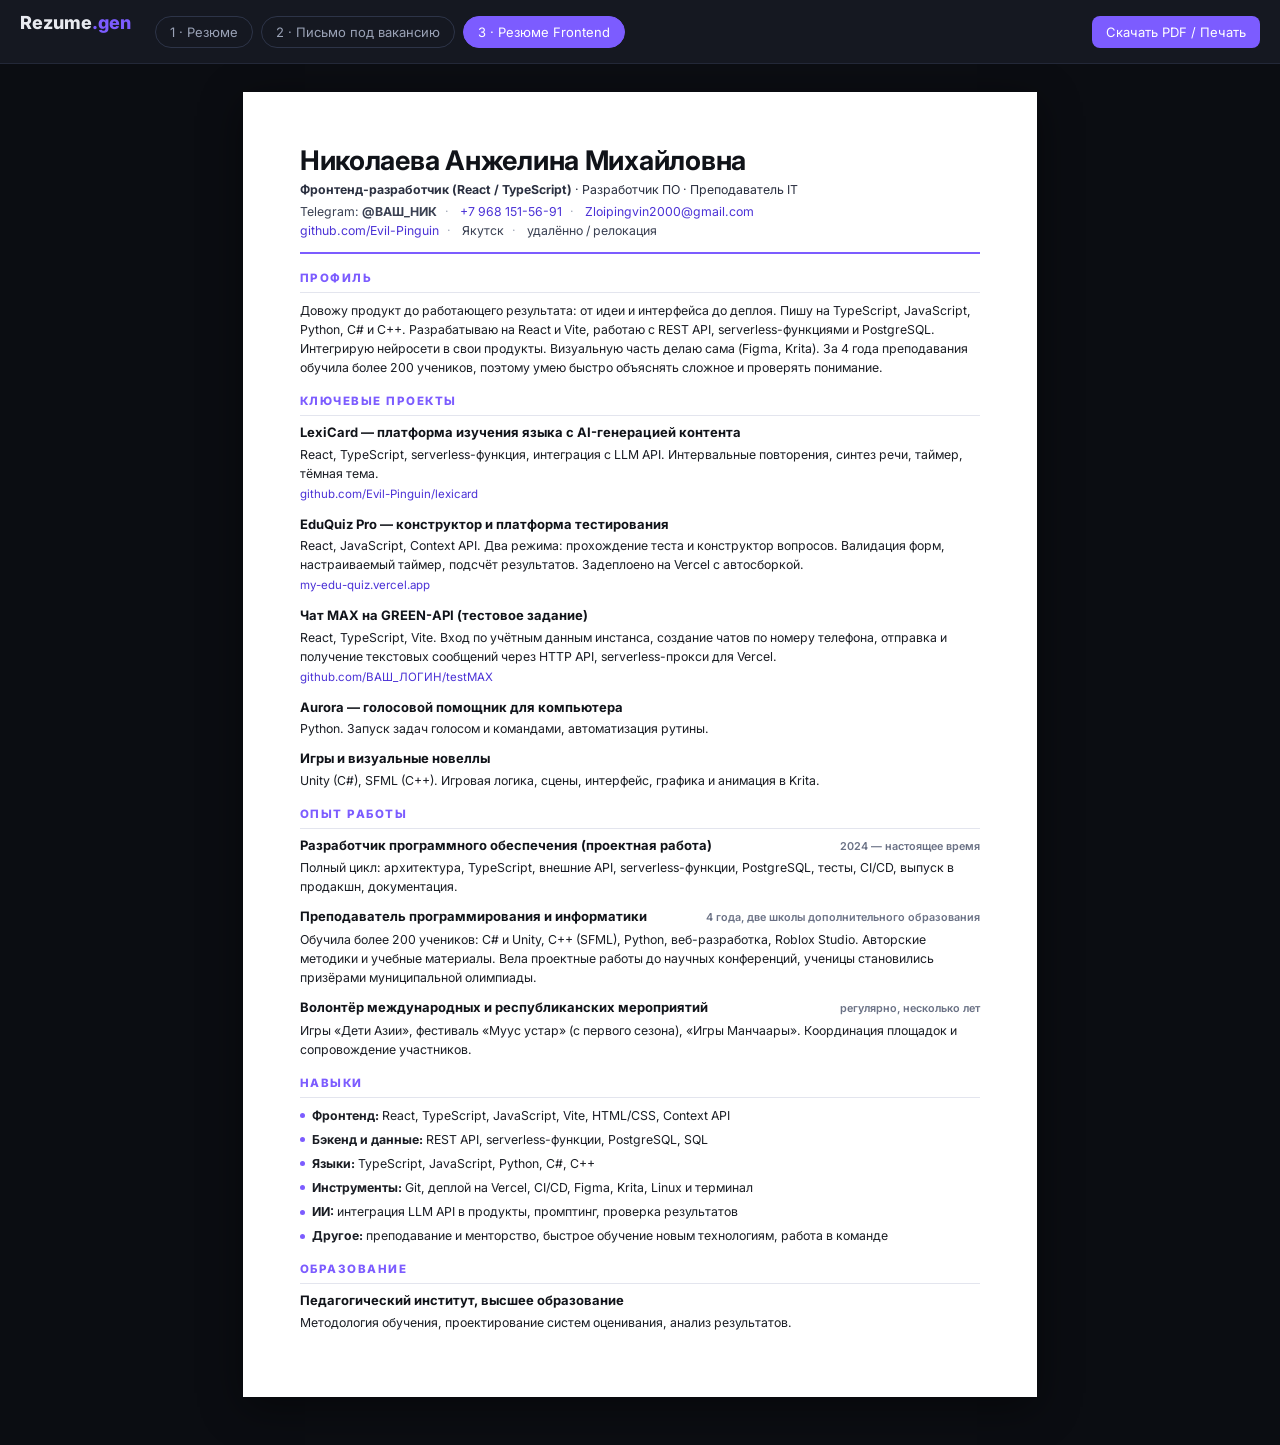
==== cv.html @ 61547a4c "Вкладка 3: Резюме Frontend (/cv) Co-authored-by: arena-agent <297053741+arena-agent@users.noreply.gi" ====
<!DOCTYPE html>
<html lang="ru">
<head>
<meta charset="UTF-8">
<meta name="viewport" content="width=device-width, initial-scale=1">
<title>Николаева Анжелина Михайловна — Фронтенд-разработчик</title>
<link rel="stylesheet" href="styles.css">
<link rel="stylesheet" href="letter.css">
<link rel="stylesheet" href="cv.css">
<link href="https://fonts.googleapis.com/css2?family=Inter:wght@300;400;600;800&display=swap" rel="stylesheet">
</head>
<body>
<nav class="topnav">
  <a href="/" class="brand">Rezume<span>.gen</span></a>
  <div class="tabs">
    <a href="/">1 · Резюме</a>
    <a href="/letter">2 · Письмо под вакансию</a>
    <a href="/cv" class="active">3 · Резюме Frontend</a>
  </div>
  <button type="button" class="cv-print" onclick="window.print()">Скачать PDF / Печать</button>
</nav>

<main class="cv-wrap">
<article class="cv">

  <header class="cv-head">
    <h1>Николаева Анжелина Михайловна</h1>
    <p class="cv-role"><strong>Фронтенд-разработчик (React / TypeScript)</strong> · Разработчик ПО · Преподаватель IT</p>
    <p class="cv-contacts">
      <span>Telegram: <strong>@ВАШ_НИК</strong></span>
      <span><a href="tel:+79681515691">+7 968 151-56-91</a></span>
      <span><a href="mailto:Zloipingvin2000@gmail.com">Zloipingvin2000@gmail.com</a></span><br>
      <span><a href="https://github.com/Evil-Pinguin">github.com/Evil-Pinguin</a></span>
      <span>Якутск</span>
      <span>удалённо / релокация</span>
    </p>
  </header>

  <section>
    <h2>Профиль</h2>
    <p>Довожу продукт до работающего результата: от идеи и интерфейса до деплоя. Пишу на TypeScript, JavaScript, Python, C# и C++. Разрабатываю на React и Vite, работаю с REST API, serverless-функциями и PostgreSQL. Интегрирую нейросети в свои продукты. Визуальную часть делаю сама (Figma, Krita). За 4 года преподавания обучила более 200 учеников, поэтому умею быстро объяснять сложное и проверять понимание.</p>
  </section>

  <section>
    <h2>Ключевые проекты</h2>

    <div class="entry">
      <h3>LexiCard — платформа изучения языка с AI-генерацией контента</h3>
      <p>React, TypeScript, serverless-функция, интеграция с LLM API. Интервальные повторения, синтез речи, таймер, тёмная тема.</p>
      <p class="link"><a href="https://github.com/Evil-Pinguin/lexicard">github.com/Evil-Pinguin/lexicard</a></p>
    </div>

    <div class="entry">
      <h3>EduQuiz Pro — конструктор и платформа тестирования</h3>
      <p>React, JavaScript, Context API. Два режима: прохождение теста и конструктор вопросов. Валидация форм, настраиваемый таймер, подсчёт результатов. Задеплоено на Vercel с автосборкой.</p>
      <p class="link"><a href="http://my-edu-quiz.vercel.app">my-edu-quiz.vercel.app</a></p>
    </div>

    <div class="entry">
      <h3>Чат MAX на GREEN-API (тестовое задание)</h3>
      <p>React, TypeScript, Vite. Вход по учётным данным инстанса, создание чатов по номеру телефона, отправка и получение текстовых сообщений через HTTP API, serverless-прокси для Vercel.</p>
      <p class="link">github.com/ВАШ_ЛОГИН/testMAX</p>
    </div>

    <div class="entry">
      <h3>Aurora — голосовой помощник для компьютера</h3>
      <p>Python. Запуск задач голосом и командами, автоматизация рутины.</p>
    </div>

    <div class="entry">
      <h3>Игры и визуальные новеллы</h3>
      <p>Unity (C#), SFML (C++). Игровая логика, сцены, интерфейс, графика и анимация в Krita.</p>
    </div>
  </section>

  <section>
    <h2>Опыт работы</h2>

    <div class="entry">
      <div class="erow"><h3>Разработчик программного обеспечения (проектная работа)</h3><span class="meta">2024 — настоящее время</span></div>
      <p>Полный цикл: архитектура, TypeScript, внешние API, serverless-функции, PostgreSQL, тесты, CI/CD, выпуск в продакшн, документация.</p>
    </div>

    <div class="entry">
      <div class="erow"><h3>Преподаватель программирования и информатики</h3><span class="meta">4 года, две школы дополнительного образования</span></div>
      <p>Обучила более 200 учеников: C# и Unity, C++ (SFML), Python, веб-разработка, Roblox Studio. Авторские методики и учебные материалы. Вела проектные работы до научных конференций, ученицы становились призёрами муниципальной олимпиады.</p>
    </div>

    <div class="entry">
      <div class="erow"><h3>Волонтёр международных и республиканских мероприятий</h3><span class="meta">регулярно, несколько лет</span></div>
      <p>Игры «Дети Азии», фестиваль «Муус устар» (с первого сезона), «Игры Манчаары». Координация площадок и сопровождение участников.</p>
    </div>
  </section>

  <section>
    <h2>Навыки</h2>
    <ul class="skills">
      <li><strong>Фронтенд:</strong> React, TypeScript, JavaScript, Vite, HTML/CSS, Context API</li>
      <li><strong>Бэкенд и данные:</strong> REST API, serverless-функции, PostgreSQL, SQL</li>
      <li><strong>Языки:</strong> TypeScript, JavaScript, Python, C#, C++</li>
      <li><strong>Инструменты:</strong> Git, деплой на Vercel, CI/CD, Figma, Krita, Linux и терминал</li>
      <li><strong>ИИ:</strong> интеграция LLM API в продукты, промптинг, проверка результатов</li>
      <li><strong>Другое:</strong> преподавание и менторство, быстрое обучение новым технологиям, работа в команде</li>
    </ul>
  </section>

  <section>
    <h2>Образование</h2>
    <div class="entry">
      <h3>Педагогический институт, высшее образование</h3>
      <p>Методология обучения, проектирование систем оценивания, анализ результатов.</p>
    </div>
  </section>

</article>
</main>
</body>
</html>
---- styles.css ----
*{box-sizing:border-box}
html,body{margin:0;height:100%;font-family:Inter,system-ui,sans-serif;background:#0f1115;color:#e8eaf0}
.app{display:grid;grid-template-columns:360px 1fr;height:100%}
.panel{overflow:auto;padding:20px;background:#151821;border-right:1px solid #232838}
.brand{font-size:24px;margin:0 0 18px;font-weight:800}
.brand span{color:#7c5cff}
.group{margin-bottom:22px}
.group h2{font-size:13px;text-transform:uppercase;letter-spacing:.08em;color:#8b93a7;display:flex;justify-content:space-between;align-items:center;margin:0 0 10px}
label{display:block;font-size:12px;color:#9aa2b6;margin-bottom:8px}
input,textarea,select{width:100%;margin-top:4px;padding:8px 10px;background:#0f1218;border:1px solid #262c3d;border-radius:8px;color:#e8eaf0;font:inherit;font-size:13px}
input:focus,textarea:focus{outline:none;border-color:#7c5cff}
button{cursor:pointer;font:inherit}
.themes{display:flex;flex-wrap:wrap;gap:6px}
.tbtn{padding:7px 11px;border-radius:999px;border:1px solid #2d3448;background:#0f1218;color:#c7cde0;font-size:12px}
.tbtn.active{background:#7c5cff;border-color:#7c5cff;color:#fff}
.add{width:24px;height:24px;border-radius:6px;border:1px solid #2d3448;background:#0f1218;color:#9aa2b6}
.list .item{border:1px solid #262c3d;border-radius:10px;padding:10px;margin-bottom:8px;position:relative;background:#11141c}
.item .del{position:absolute;top:6px;right:6px;border:none;background:none;color:#7b8299;font-size:16px}
.actions button{width:100%;padding:10px;margin-bottom:8px;border-radius:8px;border:1px solid #2d3448;background:#1b2030;color:#e8eaf0}
.actions button.danger{color:#ff7a7a}
.hint{font-size:11px;color:#6d7488}
.preview{overflow:auto;padding:28px;display:flex;justify-content:center;background:#0b0d12}
.paper{width:210mm;min-height:297mm;padding:12mm;background:#fff;color:#111}

/* ---------- общая разметка резюме ---------- */
.paper .head{display:flex;gap:18px;align-items:center;margin-bottom:18px}
.paper .avatar{width:96px;height:96px;object-fit:cover;border-radius:12px;flex:0 0 auto}
.paper h1{margin:0;font-size:30px}
.paper .role{margin:4px 0 0;font-size:15px;opacity:.75}
.paper .contacts{margin-top:8px;font-size:12px;display:flex;flex-wrap:wrap;gap:6px 14px;opacity:.85}
.paper section{margin-top:18px}
.paper h2{font-size:14px;text-transform:uppercase;letter-spacing:.1em;margin:0 0 10px}
.paper p{margin:0;font-size:13px;line-height:1.55}
.skill{margin-bottom:9px}
.skill .row{display:flex;justify-content:space-between;font-size:12px;margin-bottom:3px}
.bar{height:7px;border-radius:4px;background:#e6e6ee;overflow:hidden}
.bar i{display:block;height:100%;background:#333}
.entry{margin-bottom:12px}
.entry .t{font-size:14px;font-weight:600}
.entry .m{font-size:11px;opacity:.65;margin:2px 0 4px}
.entry .d{font-size:12.5px;line-height:1.5}
.tags{display:flex;flex-wrap:wrap;gap:5px;margin-top:5px}
.tags span{font-size:10.5px;padding:2px 7px;border-radius:999px;background:#eee}

/* ---------- НЕОН ---------- */
.theme-neon{background:#0a0713;color:#e9e6ff;font-family:Orbitron,Inter,sans-serif;
  box-shadow:0 0 60px rgba(124,92,255,.25) inset}
.theme-neon h1{color:#fff;text-shadow:0 0 12px #ff3df0,0 0 30px #ff3df0}
.theme-neon h2{color:#3df0ff;text-shadow:0 0 10px #3df0ff;border-bottom:1px solid rgba(61,240,255,.35);padding-bottom:5px}
.theme-neon .avatar{border:2px solid #ff3df0;box-shadow:0 0 18px #ff3df0}
.theme-neon .bar{background:rgba(255,255,255,.1)}
.theme-neon .bar i{background:linear-gradient(90deg,#3df0ff,#ff3df0);box-shadow:0 0 10px #ff3df0}
.theme-neon .tags span{background:rgba(61,240,255,.12);color:#3df0ff;border:1px solid rgba(61,240,255,.4)}

/* ---------- ПИКСЕЛИ ---------- */
.theme-pixel{background:#1b1030;color:#f4f4f4;font-family:'Press Start 2P',monospace;font-size:10px;
  image-rendering:pixelated;border:6px solid #f4d03f}
.theme-pixel h1{font-size:18px;color:#7bf542;text-shadow:3px 3px 0 #000;line-height:1.5}
.theme-pixel h2{font-size:11px;color:#f4d03f;text-shadow:2px 2px 0 #000}
.theme-pixel p,.theme-pixel .d,.theme-pixel .role,.theme-pixel .contacts{font-size:9px;line-height:1.9}
.theme-pixel .entry .t{font-size:10px}
.theme-pixel .entry .m{font-size:8px}
.theme-pixel .avatar{border-radius:0;border:4px solid #7bf542}
.theme-pixel .bar{height:12px;border-radius:0;background:#000;border:2px solid #f4f4f4}
.theme-pixel .bar i{background:repeating-linear-gradient(90deg,#7bf542 0 8px,#1b1030 8px 10px)}
.theme-pixel .skill .row{font-size:8px}
.theme-pixel .tags span{border-radius:0;background:#000;color:#7bf542;border:2px solid #7bf542;font-size:8px}

/* ---------- APPLE ---------- */
.theme-apple{background:#fbfbfd;color:#1d1d1f;font-family:Inter,-apple-system,sans-serif}
.theme-apple h1{font-weight:600;letter-spacing:-.02em;font-size:34px}
.theme-apple h2{font-weight:600;color:#6e6e73;letter-spacing:.06em;font-size:12px}
.theme-apple .avatar{border-radius:50%}
.theme-apple .bar{background:#e8e8ed;border-radius:99px}
.theme-apple .bar i{background:#0071e3;border-radius:99px}
.theme-apple .tags span{background:#f0f0f5;color:#1d1d1f}
.theme-apple section{border-top:1px solid #e5e5ea;padding-top:14px}

/* ---------- GEMINI ---------- */
.theme-gemini{background:#fff;color:#1f1f1f;font-family:Inter,sans-serif}
.theme-gemini h1{background:linear-gradient(90deg,#4285f4,#9b72cb,#d96570,#f2a60c);-webkit-background-clip:text;background-clip:text;color:transparent;font-weight:800}
.theme-gemini h2{color:#4285f4}
.theme-gemini .avatar{border-radius:50%;border:3px solid transparent;background:linear-gradient(135deg,#4285f4,#9b72cb,#d96570) border-box}
.theme-gemini section{background:#f8f9fc;border-radius:18px;padding:16px 18px;border:1px solid #eceef5}
.theme-gemini .bar{background:#e8eaf2;border-radius:99px}
.theme-gemini .bar i{background:linear-gradient(90deg,#4285f4,#9b72cb,#d96570);border-radius:99px}
.theme-gemini .tags span{background:linear-gradient(90deg,rgba(66,133,244,.12),rgba(217,101,112,.12));color:#4b4b4b}

/* ---------- ОБЫЧНЫЙ ---------- */
.theme-plain{background:#fff;color:#000;font-family:'Times New Roman',Georgia,serif}
.theme-plain h1{font-size:26px;font-weight:700}
.theme-plain h2{border-bottom:1px solid #000;padding-bottom:3px;letter-spacing:.04em}
.theme-plain .avatar{border-radius:2px;border:1px solid #999}
.theme-plain .bar{background:#ddd;border-radius:0;height:6px}
.theme-plain .bar i{background:#000}
.theme-plain .tags span{background:none;border:1px solid #999;border-radius:2px}

@media print{
  body{background:#fff}
  .panel{display:none}
  .app{grid-template-columns:1fr}
  .preview{padding:0;overflow:visible}
  .paper{width:auto;min-height:auto;box-shadow:none;-webkit-print-color-adjust:exact;print-color-adjust:exact}
}
@page{size:A4;margin:0}
@media print{.paper{min-height:0!important;height:auto!important}}


/* ================= КАНОНИЧНАЯ СТРУКТУРА РЕЗЮМЕ ================= */
.paper .head{display:flex;gap:20px;align-items:center;margin-bottom:14px}
.paper .htext{flex:1}
.paper h1{margin:0;font-size:29px;line-height:1.15;letter-spacing:-.01em}
.paper .role{margin:5px 0 0;font-size:14.5px;font-weight:600;opacity:.8}
.paper .contacts{margin-top:9px;font-size:11.5px;display:flex;flex-wrap:wrap;gap:4px 8px;align-items:center;opacity:.9}
.paper .contacts em{opacity:.4;font-style:normal}
.paper .rule{height:2px;background:currentColor;opacity:.18;margin:0 0 16px}
.paper section{margin-top:15px}
.paper .s-about{margin-top:0}
.paper h2{font-size:11.5px;text-transform:uppercase;letter-spacing:.13em;margin:0 0 9px;font-weight:700}
.paper p{margin:0;font-size:12.3px;line-height:1.6;text-align:justify;hyphens:auto}
.cols2{display:grid;grid-template-columns:1fr 210px;gap:0 24px;margin-top:6px}
.colside{border-left:1px solid rgba(128,128,128,.25);padding-left:20px}
.bullets{margin:0;padding-left:15px}
.bullets li{font-size:12.2px;line-height:1.55;margin-bottom:6px}
.entry{margin-bottom:13px;break-inside:avoid}
.entry .erow{display:flex;justify-content:space-between;align-items:baseline;gap:10px}
.entry .t{font-size:13px;font-weight:700;line-height:1.3}
.entry .m{font-size:10.5px;opacity:.65;white-space:nowrap;font-weight:600}
.entry .m.link{white-space:normal;text-align:right}
.entry .d{font-size:12.1px;line-height:1.55;margin-top:3px;text-align:justify;hyphens:auto}
.skill{margin-bottom:8px}
.skill .row{display:flex;justify-content:space-between;gap:6px;font-size:10.8px;margin-bottom:3px;line-height:1.25}
.skill .row b{font-weight:600}
.bar{height:5px}
.cline{font-size:10.8px;margin-bottom:6px;line-height:1.35}
.cline .ck{display:block;opacity:.55;font-size:9.5px;text-transform:uppercase;letter-spacing:.06em}
.cline .cv{word-break:break-word}
.tags span{font-size:10px}

/* ================= ТЕМА: ДЕЛОВОЙ (каноничное резюме) ================= */
.theme-pro{background:#fff;color:#1a1d24;font-family:Inter,'Helvetica Neue',Arial,sans-serif}
.theme-pro h1{font-weight:800;color:#0f1b2d}
.theme-pro .role{color:#1f4e79;font-weight:600}
.theme-pro .rule{background:#0f1b2d;opacity:1;height:2.5px}
.theme-pro h2{color:#1f4e79;border-bottom:1px solid #d6dce5;padding-bottom:4px}
.theme-pro .avatar{border-radius:4px;width:88px;height:88px;border:1px solid #d6dce5}
.theme-pro .bar{background:#e7ebf1;border-radius:2px}
.theme-pro .bar i{background:#1f4e79;border-radius:2px}
.theme-pro .tags span{background:#eef2f7;color:#1f4e79;border-radius:3px;font-weight:600}
.theme-pro .bullets li::marker{color:#1f4e79}
.theme-pro .entry .m{color:#5a6574}
.theme-pro .colside{border-left:1px solid #d6dce5}

/* адаптация прочих тем к 2 колонкам */
.theme-neon .colside,.theme-pixel .colside{border-left-color:rgba(255,255,255,.2)}
.theme-pixel .cols2{grid-template-columns:1fr 200px}
.theme-pixel .bullets li,.theme-pixel .entry .d,.theme-pixel .cline{font-size:8px;line-height:1.85}
.theme-pixel p{text-align:left}
.theme-gemini .cols2{gap:0 18px}
.theme-gemini .colside{border-left:none}
.theme-gemini section{margin-top:12px}

/* ================= АДАПТИВ ИНТЕРФЕЙСА ================= */
.burger{display:none;position:fixed;top:12px;left:12px;z-index:50;width:44px;height:44px;border-radius:12px;
  border:1px solid #2d3448;background:#1b2030;color:#e8eaf0;font-size:19px}
@media (max-width:1100px){
  .paper{transform-origin:top center}
}
@media (max-width:860px){
  .burger{display:block}
  .app{grid-template-columns:1fr}
  .panel{position:fixed;inset:0 auto 0 0;width:min(88vw,340px);z-index:40;transform:translateX(-102%);
    transition:transform .25s ease;box-shadow:0 0 40px rgba(0,0,0,.5)}
  .panel.open{transform:none}
  .preview{padding:64px 10px 24px}
  .paper{width:100%;max-width:210mm;min-height:auto;padding:22px 18px}
  .cols2{grid-template-columns:1fr;gap:0}
  .colside{border-left:none;padding-left:0;border-top:1px solid rgba(128,128,128,.25);padding-top:14px;margin-top:8px}
  .paper h1{font-size:24px}
  .entry .erow{flex-direction:column;gap:1px}
  .entry .m{white-space:normal}
  .entry .m.link{text-align:left}
}
@media (max-width:480px){
  .paper{padding:18px 14px}
  .paper h1{font-size:21px}
  .paper p,.entry .d,.bullets li{text-align:left}
}

/* ================= ПЕЧАТЬ ================= */
@media print{
  .burger{display:none!important}
  .panel{display:none!important}
  /* стекло: backdrop-filter не печатается — заменяем на плотную заливку */
  .theme-glass section{backdrop-filter:none!important;-webkit-backdrop-filter:none!important;
    background:linear-gradient(140deg,rgba(255,255,255,.88),rgba(240,249,255,.72))!important;
    box-shadow:0 2px 8px rgba(13,59,102,.10)!important}
  .theme-glass{background:transparent!important}
  .theme-pro,.theme-apple,.theme-gemini,.theme-plain,.theme-neon,.theme-pixel{background:transparent!important}
  .paper{width:210mm;min-height:0;padding:12mm;box-shadow:none;background:transparent!important}
  .cols2{grid-template-columns:1fr 200px!important}
  .colside{border-left:1px solid #d6dce5!important;padding-left:18px!important;border-top:none!important;margin-top:0!important}
  .entry,.skill,.bullets li,.pitch,.head{break-inside:avoid;page-break-inside:avoid}
  section{break-inside:auto!important;page-break-inside:auto!important}
  .cols2{break-inside:auto!important}
}

.photorow{display:flex;gap:6px;margin:6px 0}
.photorow button{flex:1;padding:8px;border-radius:8px;border:1px solid #2d3448;background:#1b2030;color:#e8eaf0;font-size:12px}
.photorow button#btn-photo-del{flex:0 0 34px;color:#ff7a7a}


/* ============ АВТОПОДГОНКА: все размеры через --fit ============ */
.paper{--fit:1}
.paper h1{font-size:calc(29px * var(--fit))}
.paper .role{font-size:calc(14.5px * var(--fit))}
.paper .contacts{font-size:calc(11.5px * var(--fit))}
.paper h2{font-size:calc(11.5px * var(--fit));margin-bottom:calc(9px * var(--fit))}
.paper p{font-size:calc(12.3px * var(--fit));line-height:1.55}
.paper section{margin-top:calc(15px * var(--fit))}
.bullets li{font-size:calc(12.2px * var(--fit));margin-bottom:calc(6px * var(--fit));line-height:1.5}
.entry{margin-bottom:calc(13px * var(--fit))}
.entry .t{font-size:calc(13px * var(--fit))}
.entry .m{font-size:calc(10.5px * var(--fit))}
.entry .d{font-size:calc(12.1px * var(--fit));line-height:1.5}
.skill{margin-bottom:calc(8px * var(--fit))}
.skill .row{font-size:calc(10.8px * var(--fit))}
.cline{font-size:calc(10.8px * var(--fit));margin-bottom:calc(6px * var(--fit))}
.cline .ck{font-size:calc(9.5px * var(--fit))}
.tags span{font-size:calc(10px * var(--fit))}
.paper .head{margin-bottom:calc(14px * var(--fit))}
.paper .rule{margin-bottom:calc(16px * var(--fit))}

/* ============ ЖИРНЫЕ АКЦЕНТЫ ============ */
.paper strong{font-weight:700}
.theme-pro strong{color:#0f1b2d;font-weight:700}
.theme-pro .bullets strong{color:#1f4e79}
.theme-neon strong{color:#3df0ff;text-shadow:0 0 6px rgba(61,240,255,.6)}
.theme-pixel strong{color:#7bf542}
.theme-gemini strong{color:#4285f4}
.theme-apple strong{color:#0071e3}

/* навыки: название жирным, топ-навыки заметнее */
.skill .row b{font-weight:700}
.theme-pro .skill .row b{color:#0f1b2d}
.theme-pro .skill .row span{font-weight:700;color:#1f4e79}
.entry .t{font-weight:700}

/* ============ КОНТРОЛЬ РАЗРЫВОВ СТРАНИЦ ============ */
.entry,.skill,.bullets li,.pitch,.head{break-inside:avoid;page-break-inside:avoid}
.colmain section,.colside section{break-inside:auto;page-break-inside:auto}
.paper h2{break-after:avoid;page-break-after:avoid}
.cols2{break-inside:auto}


/* ================= ХОББИ ================= */
.hobbies{display:flex;flex-wrap:wrap;gap:calc(5px * var(--fit))}
.hobbies span{font-size:calc(10px * var(--fit));padding:calc(3px * var(--fit)) calc(8px * var(--fit));
  border-radius:999px;background:#eef2f7;color:#1f4e79;font-weight:600;line-height:1.35}
.theme-pro .hobbies span{background:#eef2f7;color:#1f4e79;border:1px solid #dbe3ec}
.theme-neon .hobbies span{background:rgba(255,61,240,.12);color:#ff3df0;border:1px solid rgba(255,61,240,.4)}
.theme-pixel .hobbies span{border-radius:0;background:#000;color:#f4d03f;border:2px solid #f4d03f}
.theme-apple .hobbies span{background:#f0f0f5;color:#1d1d1f;border:none}
.theme-gemini .hobbies span{background:linear-gradient(90deg,rgba(66,133,244,.14),rgba(217,101,112,.14));color:#3c4043}
.theme-plain .hobbies span{background:none;border:1px solid #999;border-radius:2px;color:#000}

/* ================= ТЕМА: ЖИДКОЕ СТЕКЛО ================= */
.theme-glass{
  color:#0d2b45;
  font-family:Inter,-apple-system,'SF Pro Display',sans-serif;
  background:
    linear-gradient(160deg,#f2fbff 0%,#e9f3ff 30%,#eef1ff 62%,#e8f6fd 100%),
    linear-gradient(28deg, rgba(120,190,255,.22), rgba(150,170,255,.12) 55%, rgba(90,220,235,.18));
  position:relative;
}
/* декоративный блик убран: в PDF он проявлялся видимым кругом */
.theme-glass > *{position:relative;z-index:1}

.theme-glass h1{
  font-weight:800;letter-spacing:-.02em;
  background:linear-gradient(100deg,#0a84ff 0%,#22c8f0 42%,#5e8bff 72%,#7a5cff 100%);
  -webkit-background-clip:text;background-clip:text;color:transparent;
  filter:drop-shadow(0 2px 10px rgba(10,132,255,.22));
}
.theme-glass .role{
  font-weight:700;
  background:linear-gradient(90deg,#0a84ff,#22c8f0 70%);
  -webkit-background-clip:text;background-clip:text;color:transparent;
}
.theme-glass .contacts{color:#3a5f80}
.theme-glass .contacts em{color:#9dc0dc}
.theme-glass .rule{
  height:1.5px;opacity:1;border-radius:2px;
  background:linear-gradient(90deg,rgba(10,132,255,.85),rgba(34,200,240,.6) 45%,rgba(122,92,255,.15) 100%);
}
.theme-glass h2{
  font-weight:700;letter-spacing:.12em;border-bottom:none;padding-bottom:0;
  background:linear-gradient(90deg,#0a84ff,#22c8f0);
  -webkit-background-clip:text;background-clip:text;color:transparent;
}
.theme-glass p,.theme-glass .entry .d,.theme-glass .bullets li{color:#1b3d5c}
.theme-glass strong{
  font-weight:700;
  background:linear-gradient(90deg,#0a6fe0,#1aa8d8);
  -webkit-background-clip:text;background-clip:text;color:transparent;
}
.theme-glass .entry .t{color:#0d2b45;font-weight:700}
.theme-glass .entry .m{color:#5b7f9e;font-weight:600}
.theme-glass .bullets li::marker{color:#0a84ff}

/* стеклянные панели */
.theme-glass section{
  background:linear-gradient(140deg,rgba(255,255,255,.72),rgba(255,255,255,.42));
  border:1px solid rgba(255,255,255,.85);
  border-radius:16px;
  padding:calc(13px * var(--fit)) calc(15px * var(--fit));
  box-shadow:0 6px 22px rgba(13,59,102,.10), inset 0 1px 0 rgba(255,255,255,.95);
  backdrop-filter:blur(16px) saturate(170%);
  -webkit-backdrop-filter:blur(16px) saturate(170%);
  margin-top:calc(11px * var(--fit));
}
.theme-glass .s-about{margin-top:0}
.theme-glass .colside{border-left:none;padding-left:calc(14px * var(--fit))}
.theme-glass .cols2{gap:0 14px}
.theme-glass .avatar{
  border-radius:20px;border:2px solid rgba(255,255,255,.9);
  box-shadow:0 8px 26px rgba(10,132,255,.28);
}
.theme-glass .bar{
  background:rgba(180,215,240,.45);border-radius:99px;overflow:hidden;
  box-shadow:inset 0 1px 2px rgba(13,59,102,.12);
}
.theme-glass .bar i{
  background:linear-gradient(90deg,#0a84ff,#22c8f0 60%,#7ad9ff);
  border-radius:99px;box-shadow:0 0 8px rgba(34,200,240,.55);
}
.theme-glass .skill .row b{color:#0d2b45}
.theme-glass .skill .row span{
  font-weight:700;
  background:linear-gradient(90deg,#0a84ff,#22c8f0);
  -webkit-background-clip:text;background-clip:text;color:transparent;
}
.theme-glass .tags span,.theme-glass .hobbies span{
  background:linear-gradient(140deg,rgba(255,255,255,.85),rgba(225,243,255,.6));
  border:1px solid rgba(255,255,255,.9);
  color:#0a6fe0;font-weight:600;border-radius:999px;
  box-shadow:0 2px 8px rgba(13,59,102,.08);
}
.theme-glass .cline .ck{color:#7ba3c4}
.theme-glass .cline .cv{color:#0d2b45;font-weight:600}


/* ================= ВЫРАВНИВАНИЕ ШАПКИ ПО ЦЕНТРУ ================= */
.paper .head{flex-direction:column;align-items:center;text-align:center;gap:calc(10px * var(--fit))}
.paper .htext{flex:none;width:100%}
.paper .contacts{justify-content:center}
.paper .head .avatar{margin:0 auto}
.paper .s-about{text-align:center}
.paper .s-about p{text-align:center;max-width:92%;margin:0 auto}
.paper .s-about h2,.paper .s-hobby h2{text-align:center}
.paper .hobbies{justify-content:center}
.colside .s-contacts h2,.colside .s-hobby h2{text-align:center}
.cline{text-align:center}
.colside section h2{text-align:center}


/* основной текст по ширине, шапка по центру */
.paper .s-about p{text-align:justify;max-width:94%;margin:0 auto;hyphens:auto}
.bullets li{text-align:justify;hyphens:auto}
.paper{hyphenate-limit-chars:7 3 3}
@media (max-width:480px){
  .paper p,.entry .d,.bullets li,.paper .s-about p{text-align:left}
}

/* ================= БЛОК "ПОЧЕМУ Я" ================= */
.s-pitch{margin-top:calc(12px * var(--fit))}
.pitch{display:grid;grid-template-columns:repeat(4,1fr);gap:calc(8px * var(--fit));text-align:center}
.pitch .pi{padding:calc(8px * var(--fit)) calc(6px * var(--fit));border-radius:10px;background:#f4f7fb;border:1px solid #e2e9f2}
.pitch .pv{font-size:calc(19px * var(--fit));font-weight:800;line-height:1.1;color:#1f4e79}
.pitch .pl{font-size:calc(9px * var(--fit));line-height:1.3;margin-top:calc(3px * var(--fit));opacity:.78;font-weight:600}
.theme-glass .pitch .pi{background:linear-gradient(140deg,rgba(255,255,255,.8),rgba(228,244,255,.55));
  border:1px solid rgba(255,255,255,.9);box-shadow:0 3px 12px rgba(13,59,102,.08)}
.theme-glass .pitch .pv{background:linear-gradient(90deg,#0a84ff,#22c8f0);-webkit-background-clip:text;background-clip:text;color:transparent}
.theme-neon .pitch .pi{background:rgba(61,240,255,.08);border:1px solid rgba(61,240,255,.35)}
.theme-neon .pitch .pv{color:#3df0ff;text-shadow:0 0 10px #3df0ff}
.theme-pixel .pitch .pi{background:#000;border:2px solid #7bf542;border-radius:0}
.theme-pixel .pitch .pv{color:#7bf542;font-size:calc(11px * var(--fit))}
.theme-pixel .pitch .pl{font-size:calc(7px * var(--fit))}
.theme-apple .pitch .pi{background:#f5f5f7;border:none}
.theme-apple .pitch .pv{color:#0071e3}
.theme-gemini .pitch .pi{background:#fff;border:1px solid #e8eaf2}
.theme-gemini .pitch .pv{background:linear-gradient(90deg,#4285f4,#9b72cb);-webkit-background-clip:text;background-clip:text;color:transparent}
.theme-plain .pitch .pi{background:none;border:1px solid #999;border-radius:2px}
.theme-plain .pitch .pv{color:#000}


/* ================= ФОТО СПРАВА, ШАПКА В СТРОКУ ================= */
.paper .head{flex-direction:row-reverse;align-items:center;text-align:left;
  justify-content:space-between;gap:calc(18px * var(--fit))}
.paper .htext{flex:1;width:auto}
.paper .contacts{justify-content:flex-start}
.paper .head .avatar{margin:0;flex:0 0 auto}
.paper .s-about{text-align:left}
.paper .s-about p{text-align:justify;max-width:100%;margin:0}
.paper .s-about h2{text-align:left}
.paper .s-hobby h2{text-align:left}
.paper .hobbies{justify-content:flex-start}
.colside .s-contacts h2,.colside .s-hobby h2,.colside section h2{text-align:left}
.cline{text-align:left}

/* ================= БАЛАНС КОЛОНОК ================= */
.cols2{grid-template-columns:1fr 238px;gap:0 22px}
.colmain>section:first-child{margin-top:0}
.colside>section:first-child{margin-top:0}

/* воздух, чтобы глаз цеплялся */
.colmain .entry{padding-bottom:calc(4px * var(--fit));
  border-bottom:1px solid rgba(128,128,128,.14)}
.colmain .entry:last-child{border-bottom:none}
.colmain h2{margin-top:0}
.bullets li{margin-bottom:calc(7px * var(--fit))}
.entry .t{line-height:1.25}
.entry .tags{margin-top:calc(4px * var(--fit))}

/* лид-строка описания заметнее */
.theme-pro .colmain .entry{border-bottom:1px solid #eaeff5}
.theme-glass .colmain .entry{border-bottom:1px solid rgba(120,175,220,.22)}


/* ============ ЖИДКОЕ СТЕКЛО: ЧИТАЕМОЕ ИМЯ ============ */
.theme-glass h1{
  background:linear-gradient(100deg,#00408f 0%,#0a6fd8 40%,#0f8fc4 72%,#155fb8 100%);
  -webkit-background-clip:text;background-clip:text;color:transparent;
  filter:drop-shadow(0 1px 1px rgba(255,255,255,.9));
  font-weight:800;
}
.theme-glass .role{
  background:linear-gradient(90deg,#00509e,#0b7fae 75%);
  -webkit-background-clip:text;background-clip:text;color:transparent;font-weight:700;
}
.theme-glass h2{
  background:linear-gradient(90deg,#004a94,#0b7cae);
  -webkit-background-clip:text;background-clip:text;color:transparent;
}
.theme-glass strong{
  background:linear-gradient(90deg,#00458f,#0a72b8);
  -webkit-background-clip:text;background-clip:text;color:transparent;font-weight:700;
}
.theme-glass .skill .row span{
  background:linear-gradient(90deg,#00509e,#0b7fae);
  -webkit-background-clip:text;background-clip:text;color:transparent;
}
.theme-glass .pitch .pv{
  background:linear-gradient(90deg,#00458f,#0b7cae);
  -webkit-background-clip:text;background-clip:text;color:transparent;
}
/* приглушаем подложку под шапкой, чтобы имя не сливалось */
.theme-glass .head{
  background:linear-gradient(140deg,rgba(255,255,255,.80),rgba(255,255,255,.45));
  border:1px solid rgba(255,255,255,.9);
  border-radius:18px;
  padding:calc(12px * var(--fit)) calc(16px * var(--fit));
  box-shadow:0 6px 22px rgba(13,59,102,.10), inset 0 1px 0 rgba(255,255,255,.95);
  backdrop-filter:blur(14px) saturate(160%);
  -webkit-backdrop-filter:blur(14px) saturate(160%);
}




/* ============ ПЕЧАТЬ: ФОН + ЕСТЕСТВЕННЫЙ ПОТОК ============ */
@media print{
  html,body{height:auto!important}
  .preview{background:transparent!important;padding:0!important;display:block!important}
  .app{display:block!important}

  /* декоративные блики убираем: в PDF они дают видимый круг */
  .paper::before,.theme-glass::before{display:none!important;content:none!important}

  /* фон рисуем на html: он покрывает КАЖДУЮ страницу целиком, без швов */
  body{background:transparent!important}
  .paper{background:transparent!important}

  /* GRID при печати режется браузером как картинка -> переводим в обычный поток.
     Тогда блоки переносятся целиком и ничего не обрезается. */
  .cols2{display:block!important}
  .colmain,.colside{display:block!important;width:100%!important;
    break-inside:auto!important;page-break-inside:auto!important}
  .colside{border-left:none!important;padding-left:0!important;margin-top:0!important;
    border-top:none!important}
  .colmain>section,.colside>section{break-inside:auto!important;page-break-inside:auto!important}

  /* записи и навыки НИКОГДА не разрываются пополам */
  .entry,.skill,.bullets li,.pitch,.head,.cline{
    break-inside:avoid!important;page-break-inside:avoid!important}
  .entry{orphans:3;widows:3}
  h2{break-after:avoid!important;page-break-after:avoid!important}

  /* навыки и контакты в 2 колонки, чтобы не растягивать лист */
  .skills-grid{column-count:2;column-gap:20px}
  .skill{-webkit-column-break-inside:avoid;break-inside:avoid}
  .s-contacts .cline{display:inline-block;margin-right:20px;vertical-align:top}
  .hobbies{justify-content:flex-start}
  .colside .s-skills h2,.colside .s-hobby h2,.colside .s-contacts h2{text-align:left}
}


/* печатный фон-слой: fixed повторяется на каждой странице PDF */
.printbg{display:none}
@media print{
  .printbg{display:block!important;position:fixed;top:0;left:0;right:0;bottom:0;
    width:100vw;height:100vh;z-index:-1}
  .theme-glass .printbg{
    background:
      linear-gradient(160deg,#f2fbff 0%,#e9f3ff 30%,#eef1ff 62%,#e8f6fd 100%),
      linear-gradient(28deg, rgba(120,190,255,.20), rgba(150,170,255,.10) 55%, rgba(90,220,235,.16));
  }
  .theme-neon .printbg{background:#0a0713}
  .theme-pixel .printbg{background:#1b1030}
  .theme-apple .printbg{background:#fbfbfd}
  .theme-gemini .printbg,.theme-pro .printbg,.theme-plain .printbg{background:#fff}
  html[data-t]{background:transparent!important}
}


/* ===== ЗЕРКАЛО ПЕЧАТНОЙ РАСКЛАДКИ ДЛЯ ЗАМЕРА (невидимо для глаза) ===== */
.paper.printmode .cols2{display:block}
.paper.printmode .colmain,.paper.printmode .colside{display:block;width:100%}
.paper.printmode .colside{border-left:none;padding-left:0;margin-top:0;border-top:none}
.paper.printmode .skills-grid{column-count:2;column-gap:20px}
.paper.printmode .s-contacts .cline{display:inline-block;margin-right:20px;vertical-align:top}


@media print{
  /* заголовок секции не остаётся один внизу страницы */
  .colmain>section>h2,.colside>section>h2{
    break-after:avoid!important;page-break-after:avoid!important}
  .colmain>section>h2+.entry,.colmain>section>.bullets{
    break-before:avoid!important;page-break-before:avoid!important}
  /* стеклянные панели не должны рваться посередине */
  .theme-glass .colmain>section,.theme-glass .colside>section{
    break-inside:auto!important;
    border-radius:14px}
  /* небольшой отступ сверху на новой странице, чтобы не липло к краю */
  .colmain>section{margin-top:calc(14px * var(--fit))!important}
  .colmain>section:first-child{margin-top:0!important}
}


/* навыки без шкалы и подзаголовки групп */
.skgroup{font-size:calc(9.5px * var(--fit));font-weight:800;letter-spacing:.1em;
  margin:calc(9px * var(--fit)) 0 calc(5px * var(--fit));opacity:.75;
  break-inside:avoid;-webkit-column-break-inside:avoid}
.skgroup:first-child{margin-top:0}
.skplain{font-size:calc(10.8px * var(--fit));line-height:1.45;margin-bottom:calc(4px * var(--fit));
  padding-left:calc(9px * var(--fit));position:relative;break-inside:avoid}
.skplain::before{content:'';position:absolute;left:0;top:calc(6px * var(--fit));
  width:calc(3px * var(--fit));height:calc(3px * var(--fit));border-radius:50%;background:currentColor;opacity:.5}
.theme-pro .skgroup{color:#1f4e79;border-bottom:1px solid #dbe3ec;padding-bottom:3px}
.theme-glass .skgroup{background:linear-gradient(90deg,#00458f,#0b7cae);
  -webkit-background-clip:text;background-clip:text;color:transparent}
.theme-neon .skgroup{color:#3df0ff}
.theme-gemini .skgroup{color:#4285f4}
.theme-apple .skgroup{color:#6e6e73}
---- letter.css ----
body{display:block;overflow:auto}
.topnav{display:flex;align-items:center;gap:24px;padding:12px 20px;background:#151821;border-bottom:1px solid #232838;position:sticky;top:0;z-index:5}
.topnav .brand{font-size:18px;font-weight:800;text-decoration:none;color:#e8eaf0}
.topnav .brand span{color:#7c5cff}
.tabs{display:flex;gap:8px}
.tabs a{padding:7px 14px;border-radius:999px;font-size:13px;text-decoration:none;color:#9aa2b6;border:1px solid #2d3448}
.tabs a.active{background:#7c5cff;border-color:#7c5cff;color:#fff}
.letter-app{display:grid;grid-template-columns:360px 1fr;align-items:start;min-height:calc(100% - 56px)}
.letter-app .panel{height:calc(100vh - 56px);position:sticky;top:56px}
.letter-main{padding:22px;display:flex;flex-direction:column;gap:18px;max-width:900px}
.card{background:#151821;border:1px solid #232838;border-radius:16px;padding:20px}
.card h2{font-size:15px;margin:0 0 14px;text-transform:none;letter-spacing:0;color:#e8eaf0}
.card-head{display:flex;justify-content:space-between;align-items:center;gap:12px;margin-bottom:12px}
.card-head h2{margin:0}
.card-head button{padding:8px 14px;border-radius:8px;border:1px solid #2d3448;background:#1b2030;color:#e8eaf0;margin-left:6px}
button.primary{background:#7c5cff;border-color:#7c5cff;color:#fff}
.scorebox{display:flex;align-items:center;gap:18px;margin-bottom:18px}
.ring{width:96px;height:96px;border-radius:50%;flex:0 0 auto;display:grid;place-items:center;
  background:conic-gradient(#7c5cff 0deg,#262c3d 0deg)}
.ring span{width:76px;height:76px;border-radius:50%;background:#151821;display:grid;place-items:center;font-size:22px;font-weight:800}
.verdict{font-size:13.5px;line-height:1.6;color:#c3c9db}
.cols{display:grid;grid-template-columns:repeat(3,1fr);gap:14px}
.cols h3{font-size:12px;margin:0 0 8px;text-transform:uppercase;letter-spacing:.06em}
h3.ok{color:#5ce39a}h3.warn{color:#ffce5c}h3.bad{color:#ff7a7a}
.chips{list-style:none;margin:0;padding:0;display:flex;flex-wrap:wrap;gap:5px}
.chips li{font-size:11.5px;padding:4px 9px;border-radius:999px;background:#1b2030;border:1px solid #2d3448;color:#cfd5e6}
.cols div:nth-child(1) .chips li{border-color:rgba(92,227,154,.4)}
.cols div:nth-child(2) .chips li{border-color:rgba(255,206,92,.4)}
.cols div:nth-child(3) .chips li{border-color:rgba(255,122,122,.4)}
.advice{margin-top:16px;font-size:13px;line-height:1.65;color:#b9c0d4;border-top:1px solid #232838;padding-top:14px}
.advice b{color:#e8eaf0}
.advice ul{margin:8px 0 0;padding-left:18px}
#out{min-height:420px;font-size:13.5px;line-height:1.7;resize:vertical;font-family:Inter,sans-serif}
.check{display:flex;align-items:center;gap:8px;font-size:12.5px;color:#c3c9db;margin-bottom:9px}
.check input{width:auto;margin:0}
.actions .primary{width:100%;padding:11px;border-radius:8px;border:none}
@media(max-width:900px){.letter-app{grid-template-columns:1fr}.letter-app .panel{position:static;height:auto}.cols{grid-template-columns:1fr}}

.pagetabs{margin-bottom:18px}
.pagetabs a{font-size:12px;padding:6px 12px}
---- cv.css ----
/* Вкладка 3: статичное резюме Frontend (A4, светлая бумага) */
.cv-print{margin-left:auto;padding:8px 14px;border-radius:8px;border:none;background:#7c5cff;color:#fff;font-size:13px}
.cv-wrap{display:flex;justify-content:center;padding:28px 16px 48px;background:#0b0d12;min-height:calc(100vh - 56px)}
.cv{width:210mm;max-width:100%;min-height:297mm;padding:14mm 15mm;background:#fff;color:#1a1d24;
  font-size:12.3px;line-height:1.55;box-shadow:0 10px 40px rgba(0,0,0,.45)}
.cv h1{margin:0;font-size:27px;line-height:1.2;letter-spacing:-.01em;color:#101319}
.cv-head{padding-bottom:12px;margin-bottom:6px;border-bottom:2px solid #7c5cff}
.cv-role{margin:6px 0 0;font-size:14px;color:#2b3040}
.cv-contacts{margin:9px 0 0;font-size:11.5px;color:#3a4052;line-height:1.9}
.cv-contacts span:not(:last-child)::after{content:"·";margin:0 8px;color:#a3a9b8}
.cv-contacts span:nth-of-type(3)::after{content:none}
.cv a{color:#4b32d6;text-decoration:none}
.cv a:hover{text-decoration:underline}
.cv section{margin-top:16px}
.cv h2{margin:0 0 8px;font-size:11.5px;text-transform:uppercase;letter-spacing:.13em;color:#7c5cff;font-weight:800;
  padding-bottom:4px;border-bottom:1px solid #e3e5ee}
.cv h3{margin:0;font-size:13px;line-height:1.35;color:#101319}
.cv p{margin:3px 0 0;font-size:12.3px;line-height:1.55}
.cv p.link{font-size:11.5px;color:#4b32d6}
.cv .entry{margin-bottom:12px;break-inside:avoid;page-break-inside:avoid}
.cv .erow{display:flex;justify-content:space-between;align-items:baseline;gap:12px}
.cv .meta{font-size:10.8px;font-weight:600;color:#6a7185;text-align:right}
.cv .skills{margin:0;padding:0;list-style:none}
.cv .skills li{margin-bottom:5px;padding-left:12px;position:relative}
.cv .skills li::before{content:"";position:absolute;left:0;top:.6em;width:5px;height:5px;border-radius:50%;background:#7c5cff}
@media(max-width:700px){
  .cv{padding:18px 16px}
  .cv .erow{flex-direction:column;gap:2px}
  .cv .meta{text-align:left}
  .cv-print{display:none}
  .topnav{flex-wrap:wrap;gap:10px}
  .tabs{flex-wrap:wrap}
}
@media print{
  html,body{height:auto;background:#fff;overflow:visible}
  .topnav{display:none}
  .cv-wrap{padding:0;background:#fff;min-height:0;display:block}
  .cv{width:auto;min-height:0;padding:14mm 15mm;box-shadow:none;
    -webkit-print-color-adjust:exact;print-color-adjust:exact}
}
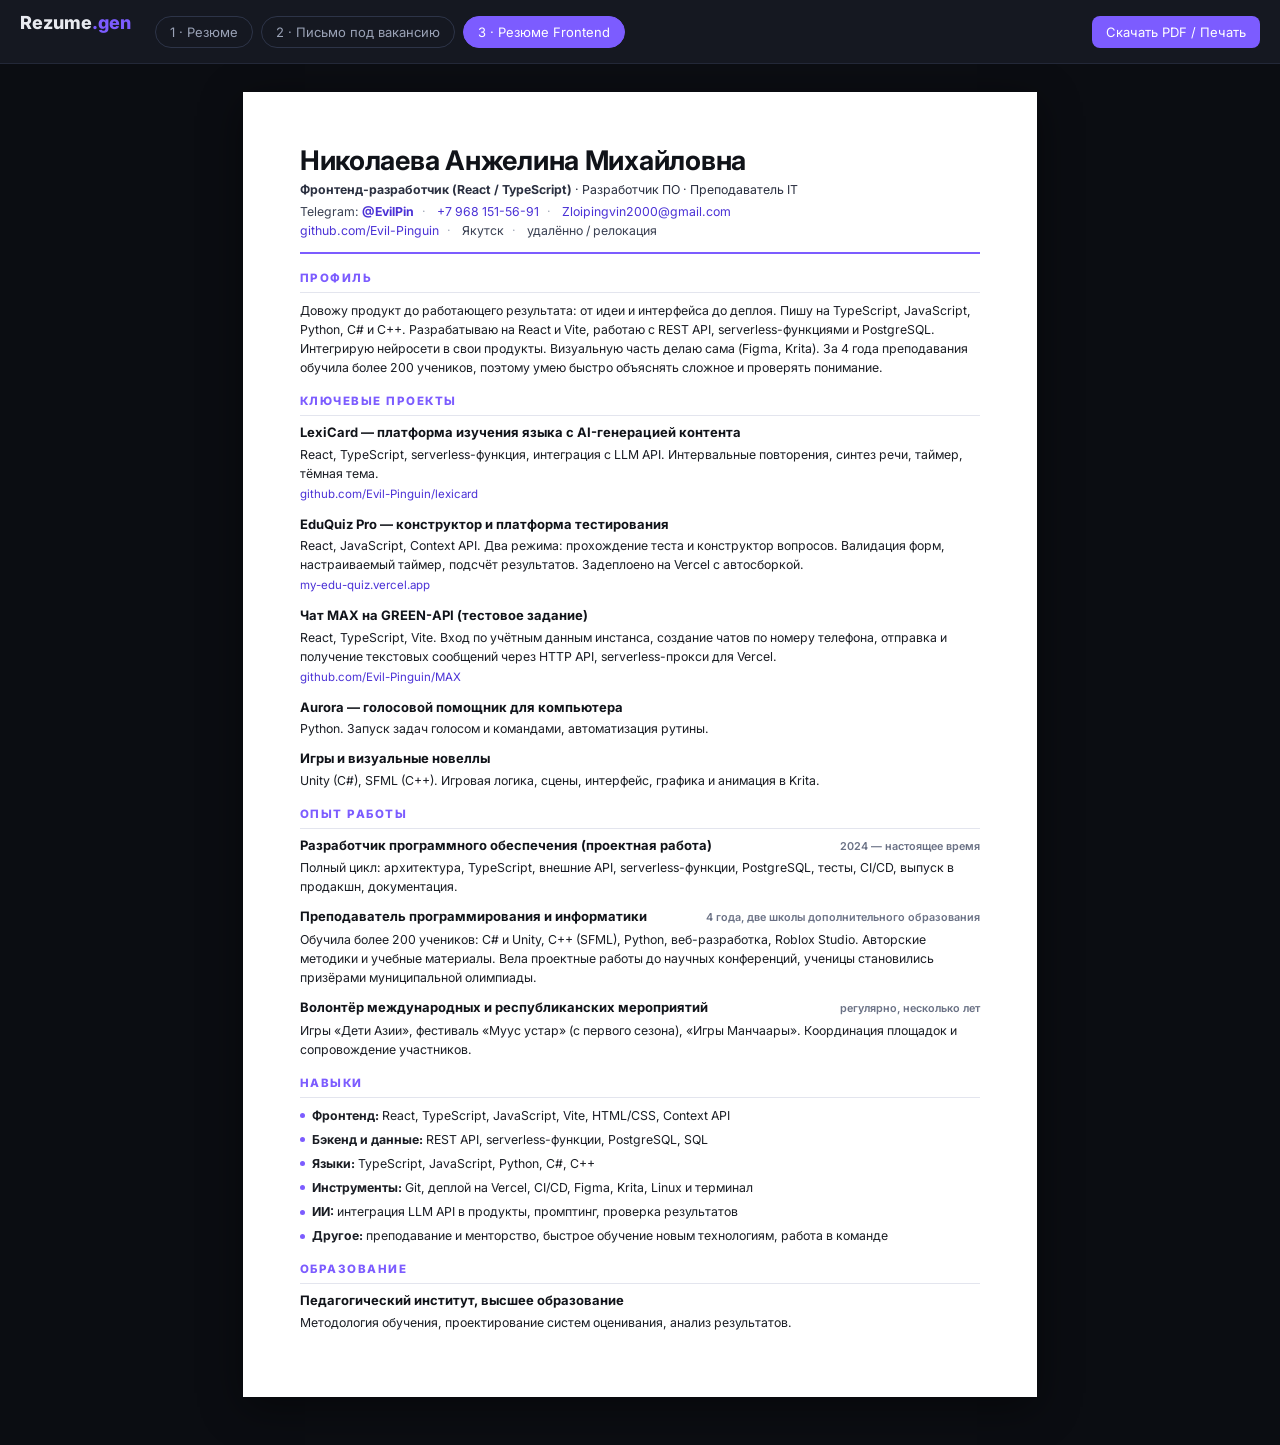
==== commit 353f78ca: "Резюме: Telegram @EvilPin, ссылка на репозиторий MAX Co-authored-by: arena-agent <297053741+arena-ag" ====
--- a/cv.html
+++ b/cv.html
@@ -27,7 +27,7 @@
     <h1>Николаева Анжелина Михайловна</h1>
     <p class="cv-role"><strong>Фронтенд-разработчик (React / TypeScript)</strong> · Разработчик ПО · Преподаватель IT</p>
     <p class="cv-contacts">
-      <span>Telegram: <strong>@ВАШ_НИК</strong></span>
+      <span>Telegram: <a href="https://t.me/EvilPin"><strong>@EvilPin</strong></a></span>
       <span><a href="tel:+79681515691">+7 968 151-56-91</a></span>
       <span><a href="mailto:Zloipingvin2000@gmail.com">Zloipingvin2000@gmail.com</a></span><br>
       <span><a href="https://github.com/Evil-Pinguin">github.com/Evil-Pinguin</a></span>
@@ -59,7 +59,7 @@
     <div class="entry">
       <h3>Чат MAX на GREEN-API (тестовое задание)</h3>
       <p>React, TypeScript, Vite. Вход по учётным данным инстанса, создание чатов по номеру телефона, отправка и получение текстовых сообщений через HTTP API, serverless-прокси для Vercel.</p>
-      <p class="link">github.com/ВАШ_ЛОГИН/testMAX</p>
+      <p class="link"><a href="https://github.com/Evil-Pinguin/MAX">github.com/Evil-Pinguin/MAX</a></p>
     </div>
 
     <div class="entry">
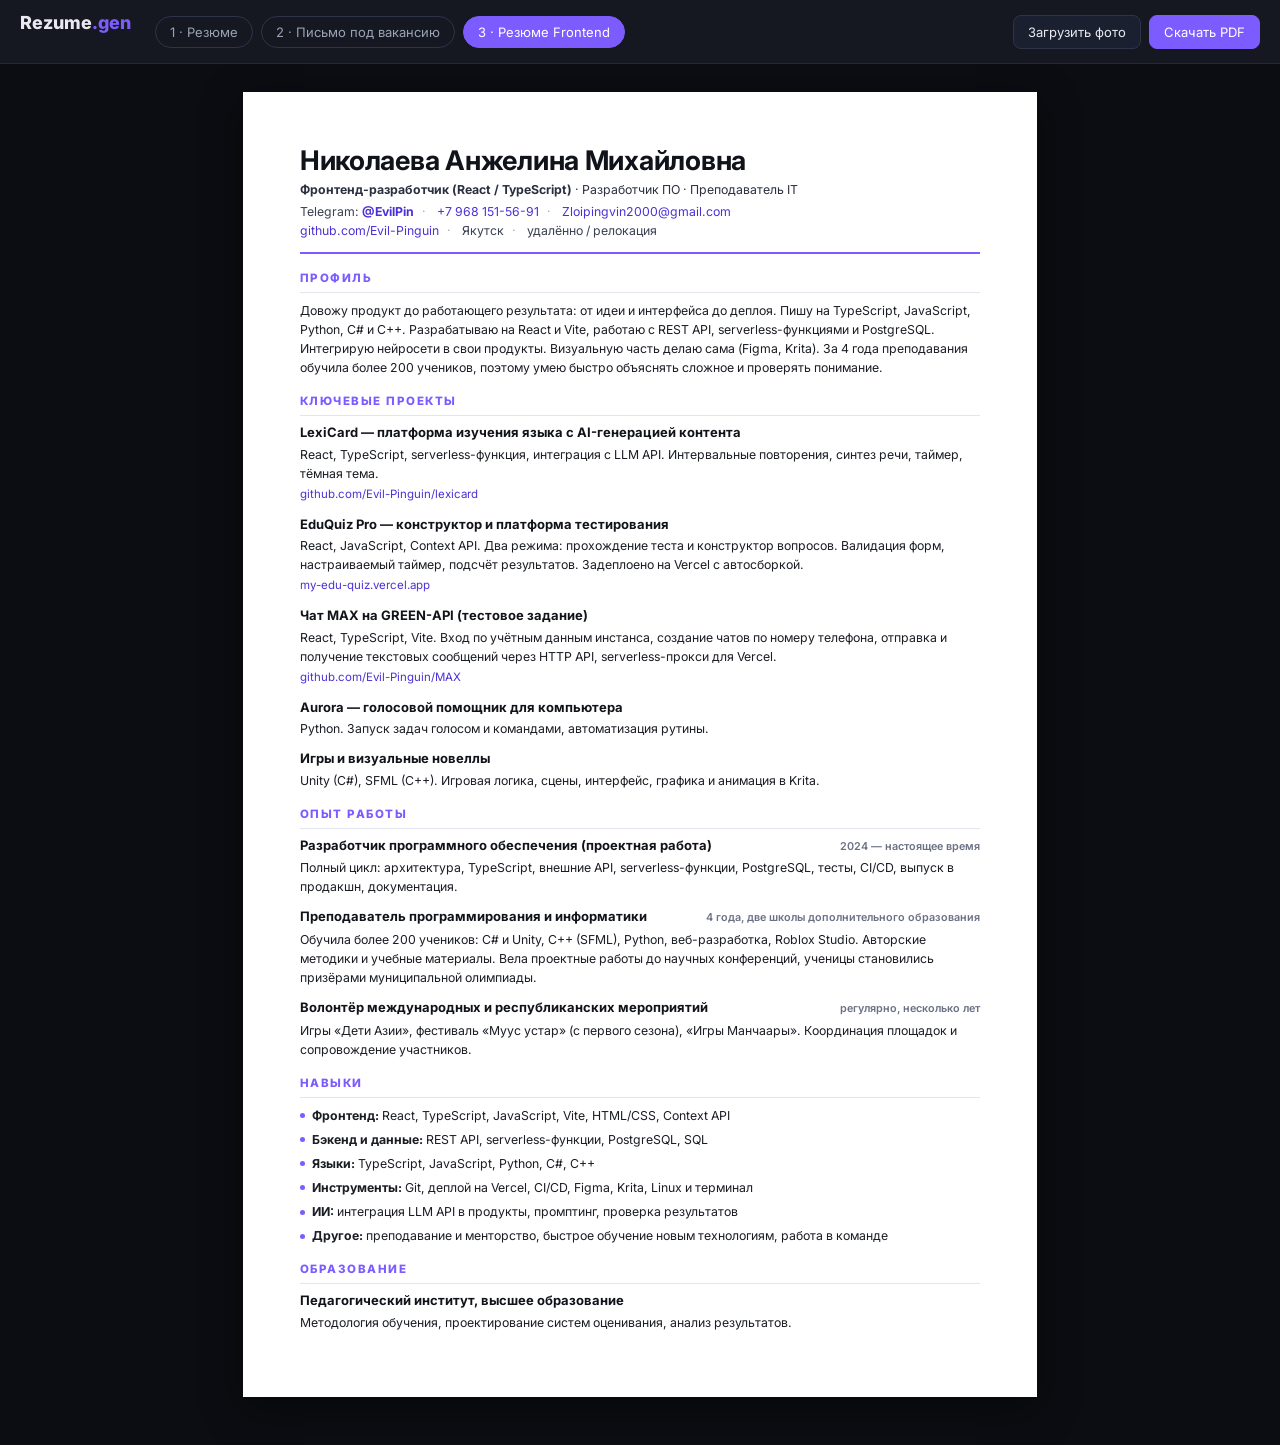
==== commit 92e25ede: "Резюме Frontend: загрузка фото и скачивание PDF Co-authored-by: arena-agent <297053741+arena-agent@u" ====
--- a/cv.html
+++ b/cv.html
@@ -17,13 +17,20 @@
     <a href="/letter">2 · Письмо под вакансию</a>
     <a href="/cv" class="active">3 · Резюме Frontend</a>
   </div>
-  <button type="button" class="cv-print" onclick="window.print()">Скачать PDF / Печать</button>
+  <div class="cv-actions">
+    <button type="button" id="btn-photo">Загрузить фото</button>
+    <button type="button" id="btn-photo-del" hidden>Убрать фото</button>
+    <button type="button" id="btn-pdf" class="primary">Скачать PDF</button>
+  </div>
+  <input type="file" id="file-photo" accept="image/*" hidden>
 </nav>
 
 <main class="cv-wrap">
 <article class="cv">
 
   <header class="cv-head">
+    <div class="cv-photo" id="photo-box" hidden><img id="photo-img" alt="Фото"></div>
+    <div class="cv-htext">
     <h1>Николаева Анжелина Михайловна</h1>
     <p class="cv-role"><strong>Фронтенд-разработчик (React / TypeScript)</strong> · Разработчик ПО · Преподаватель IT</p>
     <p class="cv-contacts">
@@ -34,6 +41,7 @@
       <span>Якутск</span>
       <span>удалённо / релокация</span>
     </p>
+    </div>
   </header>
 
   <section>
@@ -114,5 +122,6 @@
 
 </article>
 </main>
+<script src="cv.js"></script>
 </body>
 </html>
--- a/cv.css
+++ b/cv.css
@@ -1,10 +1,17 @@
 /* Вкладка 3: статичное резюме Frontend (A4, светлая бумага) */
-.cv-print{margin-left:auto;padding:8px 14px;border-radius:8px;border:none;background:#7c5cff;color:#fff;font-size:13px}
+.cv-actions{margin-left:auto;display:flex;gap:8px;flex-wrap:wrap}
+.cv-actions button{padding:8px 14px;border-radius:8px;border:1px solid #2d3448;background:#1b2030;color:#e8eaf0;font-size:13px}
+.cv-actions button.primary{background:#7c5cff;border-color:#7c5cff;color:#fff}
+.cv-actions button[hidden]{display:none}
 .cv-wrap{display:flex;justify-content:center;padding:28px 16px 48px;background:#0b0d12;min-height:calc(100vh - 56px)}
 .cv{width:210mm;max-width:100%;min-height:297mm;padding:14mm 15mm;background:#fff;color:#1a1d24;
   font-size:12.3px;line-height:1.55;box-shadow:0 10px 40px rgba(0,0,0,.45)}
 .cv h1{margin:0;font-size:27px;line-height:1.2;letter-spacing:-.01em;color:#101319}
-.cv-head{padding-bottom:12px;margin-bottom:6px;border-bottom:2px solid #7c5cff}
+.cv-head{display:flex;flex-direction:row-reverse;justify-content:space-between;align-items:center;gap:20px;padding-bottom:12px;margin-bottom:6px;border-bottom:2px solid #7c5cff}
+.cv-htext{flex:1;min-width:0}
+.cv-photo{flex:0 0 auto;width:34mm;height:34mm;border-radius:50%;overflow:hidden;border:2px solid #7c5cff;background:#eef}
+.cv-photo[hidden]{display:none}
+.cv-photo img{width:100%;height:100%;object-fit:cover;display:block}
 .cv-role{margin:6px 0 0;font-size:14px;color:#2b3040}
 .cv-contacts{margin:9px 0 0;font-size:11.5px;color:#3a4052;line-height:1.9}
 .cv-contacts span:not(:last-child)::after{content:"·";margin:0 8px;color:#a3a9b8}
@@ -27,7 +34,8 @@
   .cv{padding:18px 16px}
   .cv .erow{flex-direction:column;gap:2px}
   .cv .meta{text-align:left}
-  .cv-print{display:none}
+  .cv-actions{margin-left:0;width:100%}
+  .cv-head{flex-direction:column-reverse;align-items:flex-start}
   .topnav{flex-wrap:wrap;gap:10px}
   .tabs{flex-wrap:wrap}
 }
